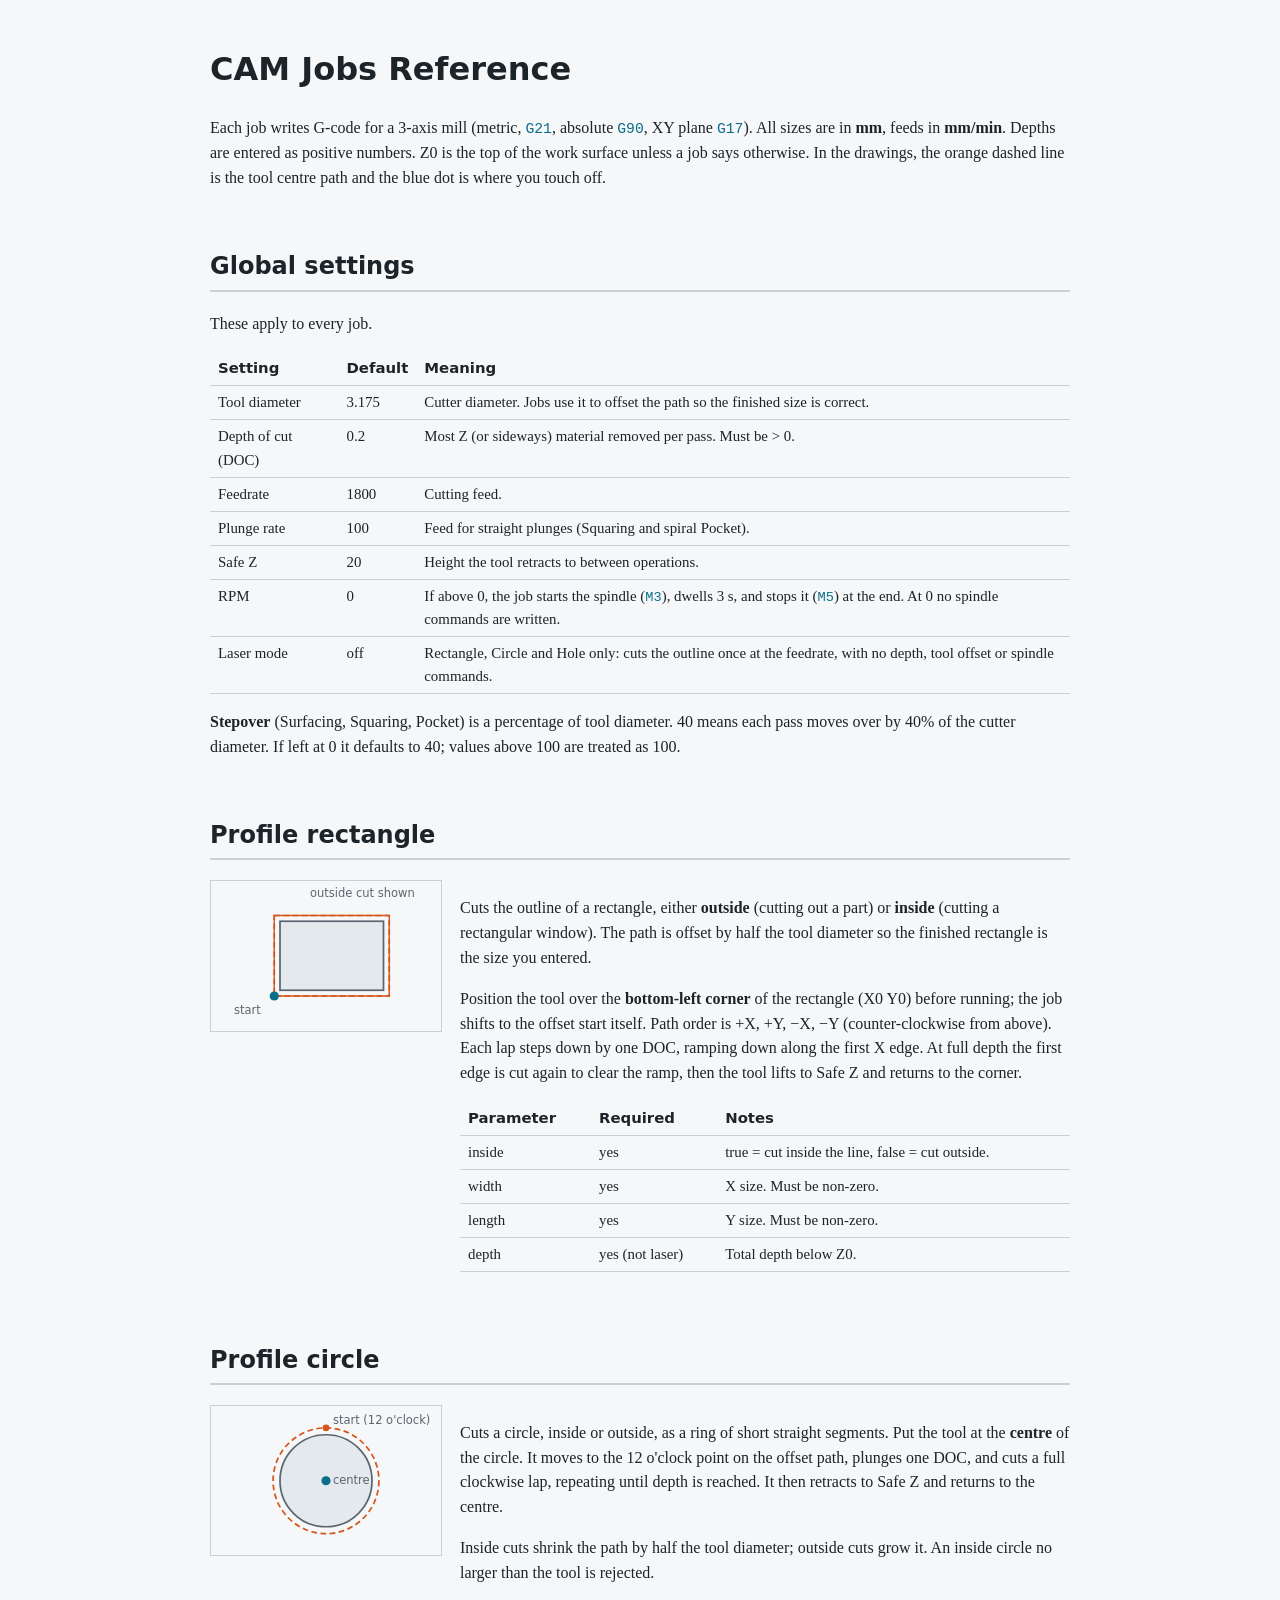
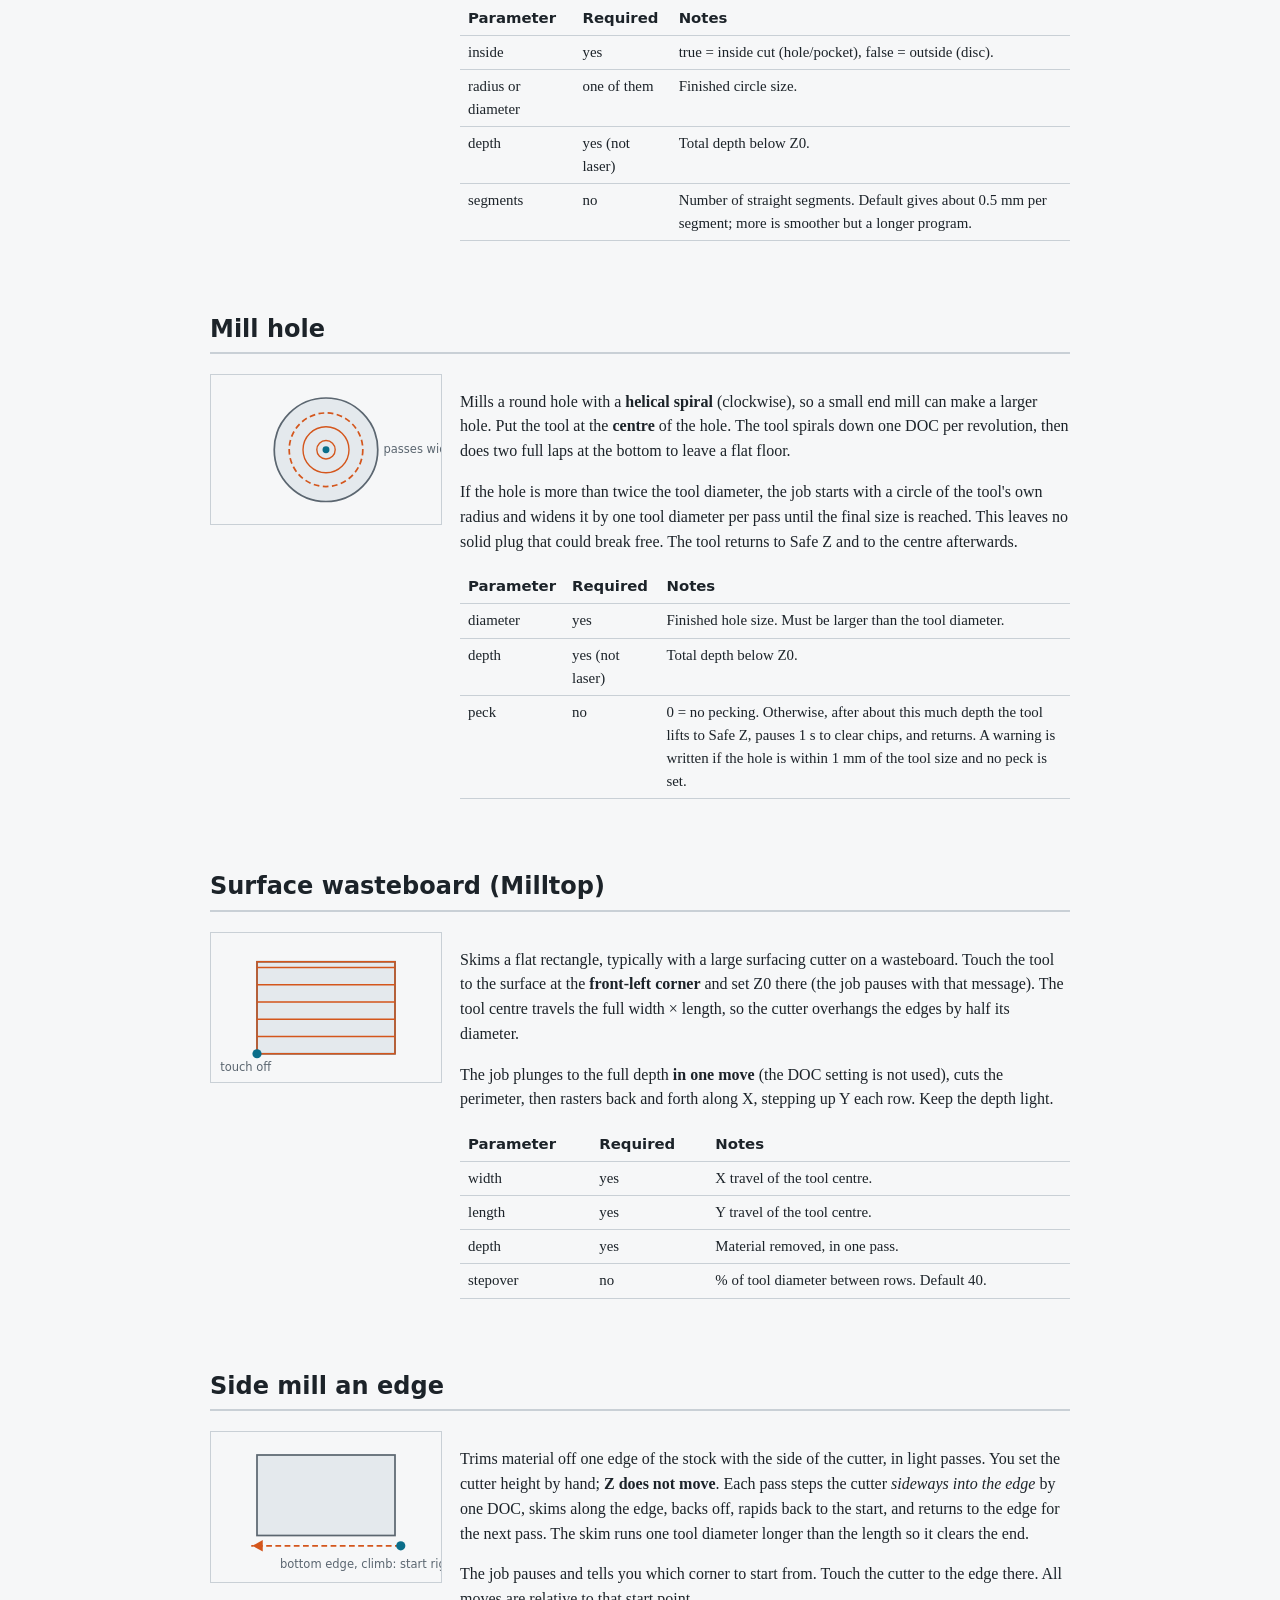
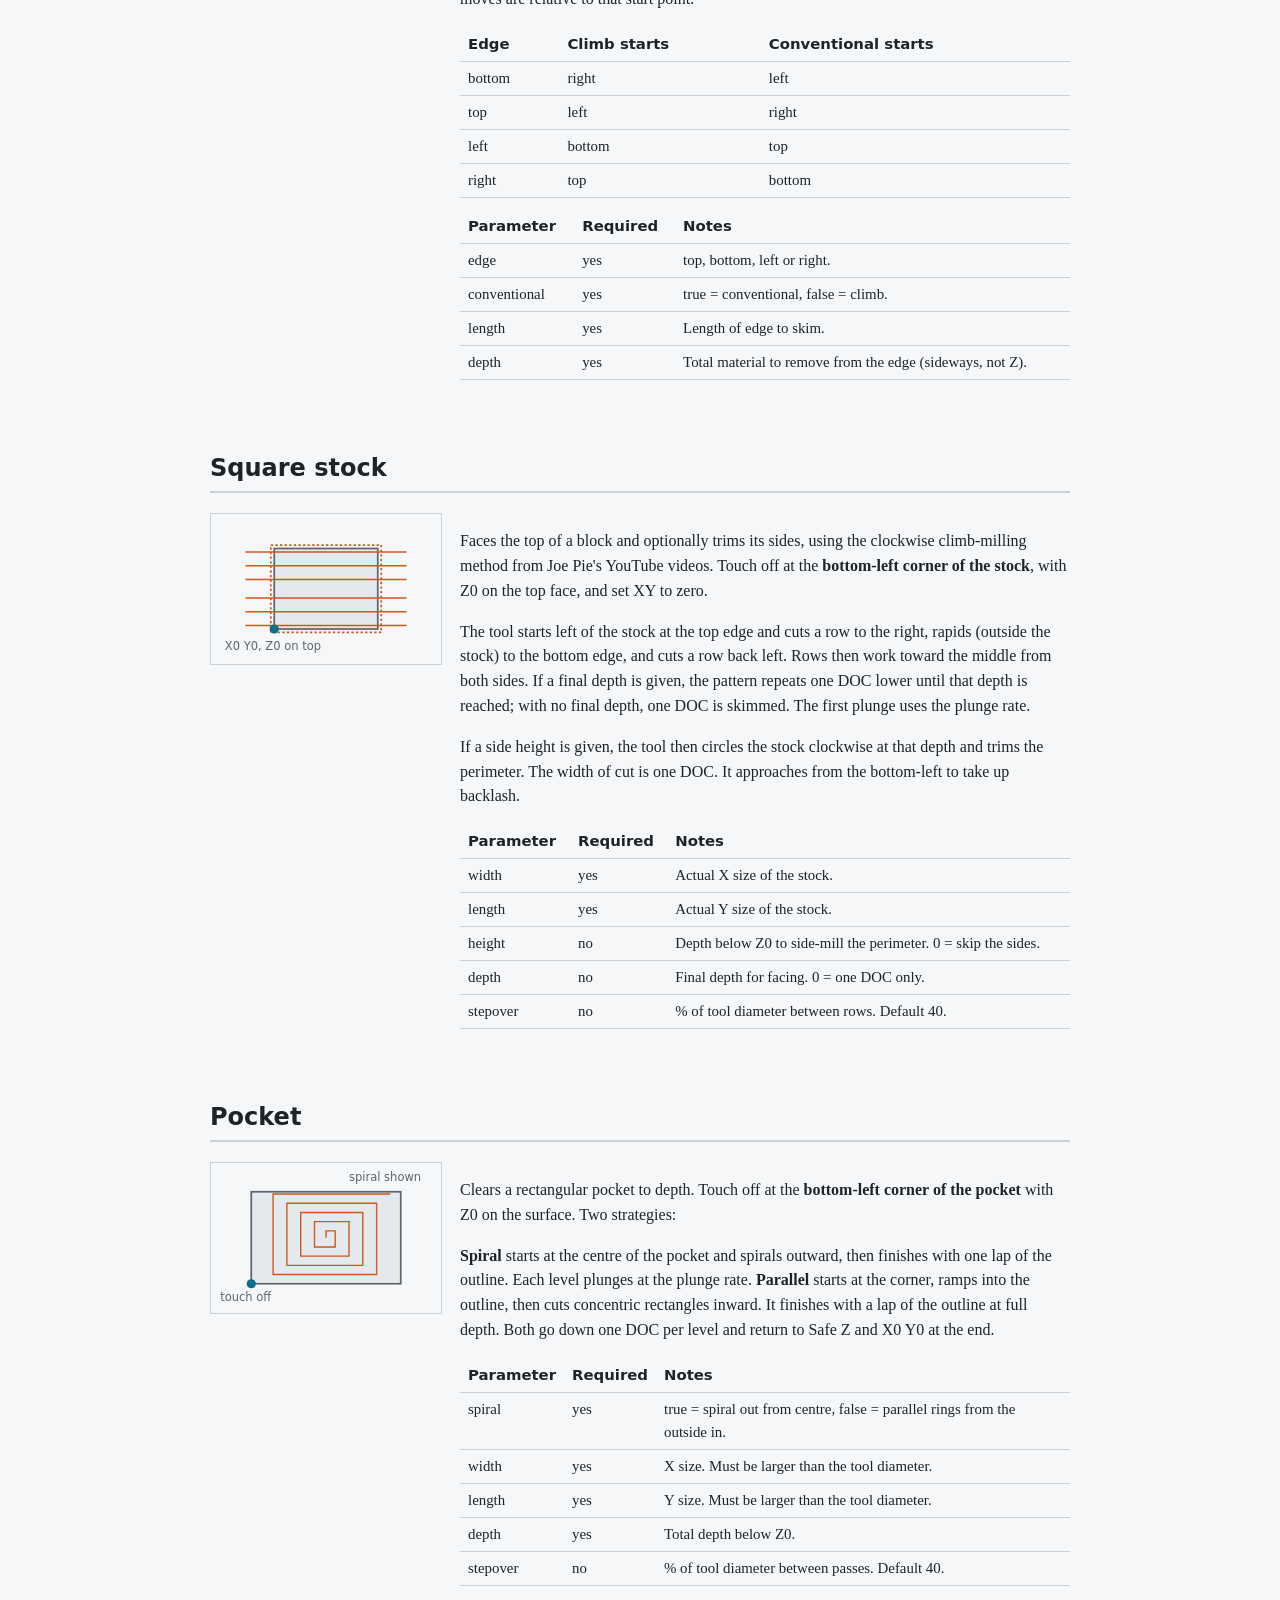
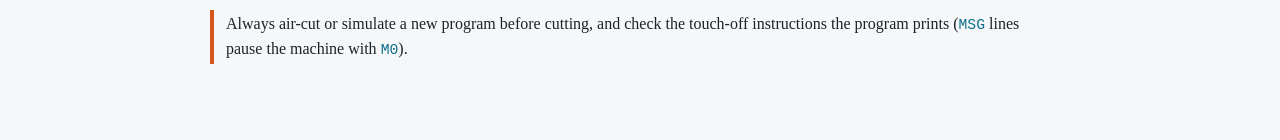
==== static/documentation.html @ 6fc5d7af "add documentation (courtesy of claude)" ====
<!DOCTYPE html>
<html lang="en"><head><meta charset="utf-8">
<meta name="viewport" content="width=device-width, initial-scale=1">
<title>CAM Jobs Reference</title>
<style>
:root{--bg:#f6f7f8;--fg:#1c2329;--mut:#5b6670;--line:#c9d0d6;--acc:#0b6e8a;--cut:#d4561c;--stock:#e4e9ed}
@media (prefers-color-scheme:dark){:root{--bg:#161b1f;--fg:#e4e9ed;--mut:#9aa6b0;--line:#38424a;--acc:#5cc3dd;--cut:#ff8a55;--stock:#252d33}}
body{margin:0;background:var(--bg);color:var(--fg);font:16px/1.55 Georgia,serif}
main{max-width:860px;margin:0 auto;padding:24px 16px 64px}
h1,h2,h3,th{font-family:system-ui,sans-serif}
h2{margin-top:2.4em;border-bottom:2px solid var(--line);padding-bottom:4px}
.job{display:grid;grid-template-columns:230px 1fr;gap:20px;align-items:start}
@media(max-width:640px){.job{grid-template-columns:1fr}}
svg{width:100%;height:auto;border:1px solid var(--line);background:var(--bg)}
.s{fill:var(--stock);stroke:var(--mut);stroke-width:1.5}
.p{fill:none;stroke:var(--cut);stroke-width:1.5;stroke-dasharray:5 3}
.r{fill:none;stroke:var(--cut);stroke-width:1.2}
.o{fill:var(--acc)}
text{font:10px system-ui,sans-serif;fill:var(--mut)}
table{border-collapse:collapse;width:100%;font-size:.93em;margin:12px 0}
th,td{border-bottom:1px solid var(--line);padding:5px 8px;text-align:left;vertical-align:top}
code{font-family:ui-monospace,Consolas,monospace;font-size:.92em;color:var(--acc)}
.note{border-left:4px solid var(--cut);padding:2px 12px;margin:12px 0}
</style></head><body><main>
<h1>CAM Jobs Reference</h1>
<p>Each job writes G-code for a 3-axis mill (metric, <code>G21</code>, absolute <code>G90</code>, XY plane <code>G17</code>). All sizes are in <strong>mm</strong>, feeds in <strong>mm/min</strong>. Depths are entered as positive numbers. Z0 is the top of the work surface unless a job says otherwise. In the drawings, the orange dashed line is the tool centre path and the blue dot is where you touch off.</p>

<h2>Global settings</h2>
<p>These apply to every job.</p>
<table>
<tr><th>Setting</th><th>Default</th><th>Meaning</th></tr>
<tr><td>Tool diameter</td><td>3.175</td><td>Cutter diameter. Jobs use it to offset the path so the finished size is correct.</td></tr>
<tr><td>Depth of cut (DOC)</td><td>0.2</td><td>Most Z (or sideways) material removed per pass. Must be &gt; 0.</td></tr>
<tr><td>Feedrate</td><td>1800</td><td>Cutting feed.</td></tr>
<tr><td>Plunge rate</td><td>100</td><td>Feed for straight plunges (Squaring and spiral Pocket).</td></tr>
<tr><td>Safe Z</td><td>20</td><td>Height the tool retracts to between operations.</td></tr>
<tr><td>RPM</td><td>0</td><td>If above 0, the job starts the spindle (<code>M3</code>), dwells 3 s, and stops it (<code>M5</code>) at the end. At 0 no spindle commands are written.</td></tr>
<tr><td>Laser mode</td><td>off</td><td>Rectangle, Circle and Hole only: cuts the outline once at the feedrate, with no depth, tool offset or spindle commands.</td></tr>
</table>
<p><strong>Stepover</strong> (Surfacing, Squaring, Pocket) is a percentage of tool diameter. 40 means each pass moves over by 40% of the cutter diameter. If left at 0 it defaults to 40; values above 100 are treated as 100.</p>

<h2>Profile rectangle</h2>
<div class="job"><svg viewBox="0 0 200 130">
<rect class="s" x="60" y="35" width="90" height="60"/><rect class="p" x="55" y="30" width="100" height="70"/>
<path class="r" d="M55 100 L155 100 L155 30 L55 30 Z" stroke-width="0"/><circle class="o" cx="55" cy="100" r="4"/>
<text x="20" y="116">start</text><text x="86" y="14">outside cut shown</text></svg>
<div><p>Cuts the outline of a rectangle, either <strong>outside</strong> (cutting out a part) or <strong>inside</strong> (cutting a rectangular window). The path is offset by half the tool diameter so the finished rectangle is the size you entered.</p>
<p>Position the tool over the <strong>bottom-left corner</strong> of the rectangle (X0 Y0) before running; the job shifts to the offset start itself. Path order is +X, +Y, −X, −Y (counter-clockwise from above). Each lap steps down by one DOC, ramping down along the first X edge. At full depth the first edge is cut again to clear the ramp, then the tool lifts to Safe Z and returns to the corner.</p>
<table><tr><th>Parameter</th><th>Required</th><th>Notes</th></tr>
<tr><td>inside</td><td>yes</td><td>true = cut inside the line, false = cut outside.</td></tr>
<tr><td>width</td><td>yes</td><td>X size. Must be non-zero.</td></tr>
<tr><td>length</td><td>yes</td><td>Y size. Must be non-zero.</td></tr>
<tr><td>depth</td><td>yes (not laser)</td><td>Total depth below Z0.</td></tr></table></div></div>

<h2>Profile circle</h2>
<div class="job"><svg viewBox="0 0 200 130">
<circle class="s" cx="100" cy="65" r="40"/><circle class="p" cx="100" cy="65" r="46"/>
<circle class="o" cx="100" cy="65" r="4"/><circle cx="100" cy="19" r="3" fill="var(--cut)"/>
<text x="106" y="16">start (12 o'clock)</text><text x="106" y="68">centre</text></svg>
<div><p>Cuts a circle, inside or outside, as a ring of short straight segments. Put the tool at the <strong>centre</strong> of the circle. It moves to the 12 o'clock point on the offset path, plunges one DOC, and cuts a full clockwise lap, repeating until depth is reached. It then retracts to Safe Z and returns to the centre.</p>
<p>Inside cuts shrink the path by half the tool diameter; outside cuts grow it. An inside circle no larger than the tool is rejected.</p>
<table><tr><th>Parameter</th><th>Required</th><th>Notes</th></tr>
<tr><td>inside</td><td>yes</td><td>true = inside cut (hole/pocket), false = outside (disc).</td></tr>
<tr><td>radius or diameter</td><td>one of them</td><td>Finished circle size.</td></tr>
<tr><td>depth</td><td>yes (not laser)</td><td>Total depth below Z0.</td></tr>
<tr><td>segments</td><td>no</td><td>Number of straight segments. Default gives about 0.5 mm per segment; more is smoother but a longer program.</td></tr></table></div></div>

<h2>Mill hole</h2>
<div class="job"><svg viewBox="0 0 200 130">
<circle class="s" cx="100" cy="65" r="45"/><circle class="r" cx="100" cy="65" r="8"/><circle class="r" cx="100" cy="65" r="20"/><circle class="p" cx="100" cy="65" r="32"/>
<circle class="o" cx="100" cy="65" r="3"/><text x="150" y="68">passes widen</text></svg>
<div><p>Mills a round hole with a <strong>helical spiral</strong> (clockwise), so a small end mill can make a larger hole. Put the tool at the <strong>centre</strong> of the hole. The tool spirals down one DOC per revolution, then does two full laps at the bottom to leave a flat floor.</p>
<p>If the hole is more than twice the tool diameter, the job starts with a circle of the tool's own radius and widens it by one tool diameter per pass until the final size is reached. This leaves no solid plug that could break free. The tool returns to Safe Z and to the centre afterwards.</p>
<table><tr><th>Parameter</th><th>Required</th><th>Notes</th></tr>
<tr><td>diameter</td><td>yes</td><td>Finished hole size. Must be larger than the tool diameter.</td></tr>
<tr><td>depth</td><td>yes (not laser)</td><td>Total depth below Z0.</td></tr>
<tr><td>peck</td><td>no</td><td>0 = no pecking. Otherwise, after about this much depth the tool lifts to Safe Z, pauses 1 s to clear chips, and returns. A warning is written if the hole is within 1 mm of the tool size and no peck is set.</td></tr></table></div></div>

<h2>Surface wasteboard (Milltop)</h2>
<div class="job"><svg viewBox="0 0 200 130">
<rect class="s" x="40" y="25" width="120" height="80"/>
<path class="r" d="M40 105 V25 H160 V105 H40 M40 90 H160 M40 75 H160 M40 60 H160 M40 45 H160 M40 30 H160" style="stroke-dasharray:none"/>
<circle class="o" cx="40" cy="105" r="4"/><text x="8" y="120">touch off</text></svg>
<div><p>Skims a flat rectangle, typically with a large surfacing cutter on a wasteboard. Touch the tool to the surface at the <strong>front-left corner</strong> and set Z0 there (the job pauses with that message). The tool centre travels the full width × length, so the cutter overhangs the edges by half its diameter.</p>
<p>The job plunges to the full depth <strong>in one move</strong> (the DOC setting is not used), cuts the perimeter, then rasters back and forth along X, stepping up Y each row. Keep the depth light.</p>
<table><tr><th>Parameter</th><th>Required</th><th>Notes</th></tr>
<tr><td>width</td><td>yes</td><td>X travel of the tool centre.</td></tr>
<tr><td>length</td><td>yes</td><td>Y travel of the tool centre.</td></tr>
<tr><td>depth</td><td>yes</td><td>Material removed, in one pass.</td></tr>
<tr><td>stepover</td><td>no</td><td>% of tool diameter between rows. Default 40.</td></tr></table></div></div>

<h2>Side mill an edge</h2>
<div class="job"><svg viewBox="0 0 200 130">
<rect class="s" x="40" y="20" width="120" height="70"/>
<path class="p" d="M165 99 H35"/><path d="M45 94 l-9 5 l9 5 z" fill="var(--cut)"/>
<circle class="o" cx="165" cy="99" r="4"/><text x="60" y="118">bottom edge, climb: start right</text></svg>
<div><p>Trims material off one edge of the stock with the side of the cutter, in light passes. You set the cutter height by hand; <strong>Z does not move</strong>. Each pass steps the cutter <em>sideways into the edge</em> by one DOC, skims along the edge, backs off, rapids back to the start, and returns to the edge for the next pass. The skim runs one tool diameter longer than the length so it clears the end.</p>
<p>The job pauses and tells you which corner to start from. Touch the cutter to the edge there. All moves are relative to that start point.</p>
<table><tr><th>Edge</th><th>Climb starts</th><th>Conventional starts</th></tr>
<tr><td>bottom</td><td>right</td><td>left</td></tr><tr><td>top</td><td>left</td><td>right</td></tr>
<tr><td>left</td><td>bottom</td><td>top</td></tr><tr><td>right</td><td>top</td><td>bottom</td></tr></table>
<table><tr><th>Parameter</th><th>Required</th><th>Notes</th></tr>
<tr><td>edge</td><td>yes</td><td>top, bottom, left or right.</td></tr>
<tr><td>conventional</td><td>yes</td><td>true = conventional, false = climb.</td></tr>
<tr><td>length</td><td>yes</td><td>Length of edge to skim.</td></tr>
<tr><td>depth</td><td>yes</td><td>Total material to remove from the edge (sideways, not Z).</td></tr></table></div></div>

<h2>Square stock</h2>
<div class="job"><svg viewBox="0 0 200 130">
<rect class="s" x="55" y="30" width="90" height="70"/>
<path class="r" d="M30 33 H170 M170 97 H30 M30 45 H170 M170 85 H30 M30 57 H170 M170 73 H30" style="stroke-dasharray:none"/>
<rect class="p" x="52" y="27" width="96" height="76" style="stroke-dasharray:2 2"/>
<circle class="o" cx="55" cy="100" r="4"/><text x="12" y="118">X0 Y0, Z0 on top</text></svg>
<div><p>Faces the top of a block and optionally trims its sides, using the clockwise climb-milling method from Joe Pie's YouTube videos. Touch off at the <strong>bottom-left corner of the stock</strong>, with Z0 on the top face, and set XY to zero.</p>
<p>The tool starts left of the stock at the top edge and cuts a row to the right, rapids (outside the stock) to the bottom edge, and cuts a row back left. Rows then work toward the middle from both sides. If a final depth is given, the pattern repeats one DOC lower until that depth is reached; with no final depth, one DOC is skimmed. The first plunge uses the plunge rate.</p>
<p>If a side height is given, the tool then circles the stock clockwise at that depth and trims the perimeter. The width of cut is one DOC. It approaches from the bottom-left to take up backlash.</p>
<table><tr><th>Parameter</th><th>Required</th><th>Notes</th></tr>
<tr><td>width</td><td>yes</td><td>Actual X size of the stock.</td></tr>
<tr><td>length</td><td>yes</td><td>Actual Y size of the stock.</td></tr>
<tr><td>height</td><td>no</td><td>Depth below Z0 to side-mill the perimeter. 0 = skip the sides.</td></tr>
<tr><td>depth</td><td>no</td><td>Final depth for facing. 0 = one DOC only.</td></tr>
<tr><td>stepover</td><td>no</td><td>% of tool diameter between rows. Default 40.</td></tr></table></div></div>

<h2>Pocket</h2>
<div class="job"><svg viewBox="0 0 200 130">
<rect class="s" x="35" y="25" width="130" height="80"/>
<path class="r" d="M100 65 v-6 h8 v14 h-18 v-22 h30 v30 h-42 v-38 h54 v46 h-66 v-54 h78 v62 h-90 v-70 h102" style="stroke-dasharray:none"/>
<circle class="o" cx="35" cy="105" r="4"/><text x="8" y="120">touch off</text><text x="120" y="16">spiral shown</text></svg>
<div><p>Clears a rectangular pocket to depth. Touch off at the <strong>bottom-left corner of the pocket</strong> with Z0 on the surface. Two strategies:</p>
<p><strong>Spiral</strong> starts at the centre of the pocket and spirals outward, then finishes with one lap of the outline. Each level plunges at the plunge rate. <strong>Parallel</strong> starts at the corner, ramps into the outline, then cuts concentric rectangles inward. It finishes with a lap of the outline at full depth. Both go down one DOC per level and return to Safe Z and X0 Y0 at the end.</p>
<table><tr><th>Parameter</th><th>Required</th><th>Notes</th></tr>
<tr><td>spiral</td><td>yes</td><td>true = spiral out from centre, false = parallel rings from the outside in.</td></tr>
<tr><td>width</td><td>yes</td><td>X size. Must be larger than the tool diameter.</td></tr>
<tr><td>length</td><td>yes</td><td>Y size. Must be larger than the tool diameter.</td></tr>
<tr><td>depth</td><td>yes</td><td>Total depth below Z0.</td></tr>
<tr><td>stepover</td><td>no</td><td>% of tool diameter between passes. Default 40.</td></tr></table></div></div>
<div class="note">Always air-cut or simulate a new program before cutting, and check the touch-off instructions the program prints (<code>MSG</code> lines pause the machine with <code>M0</code>).</div>
</main></body></html>
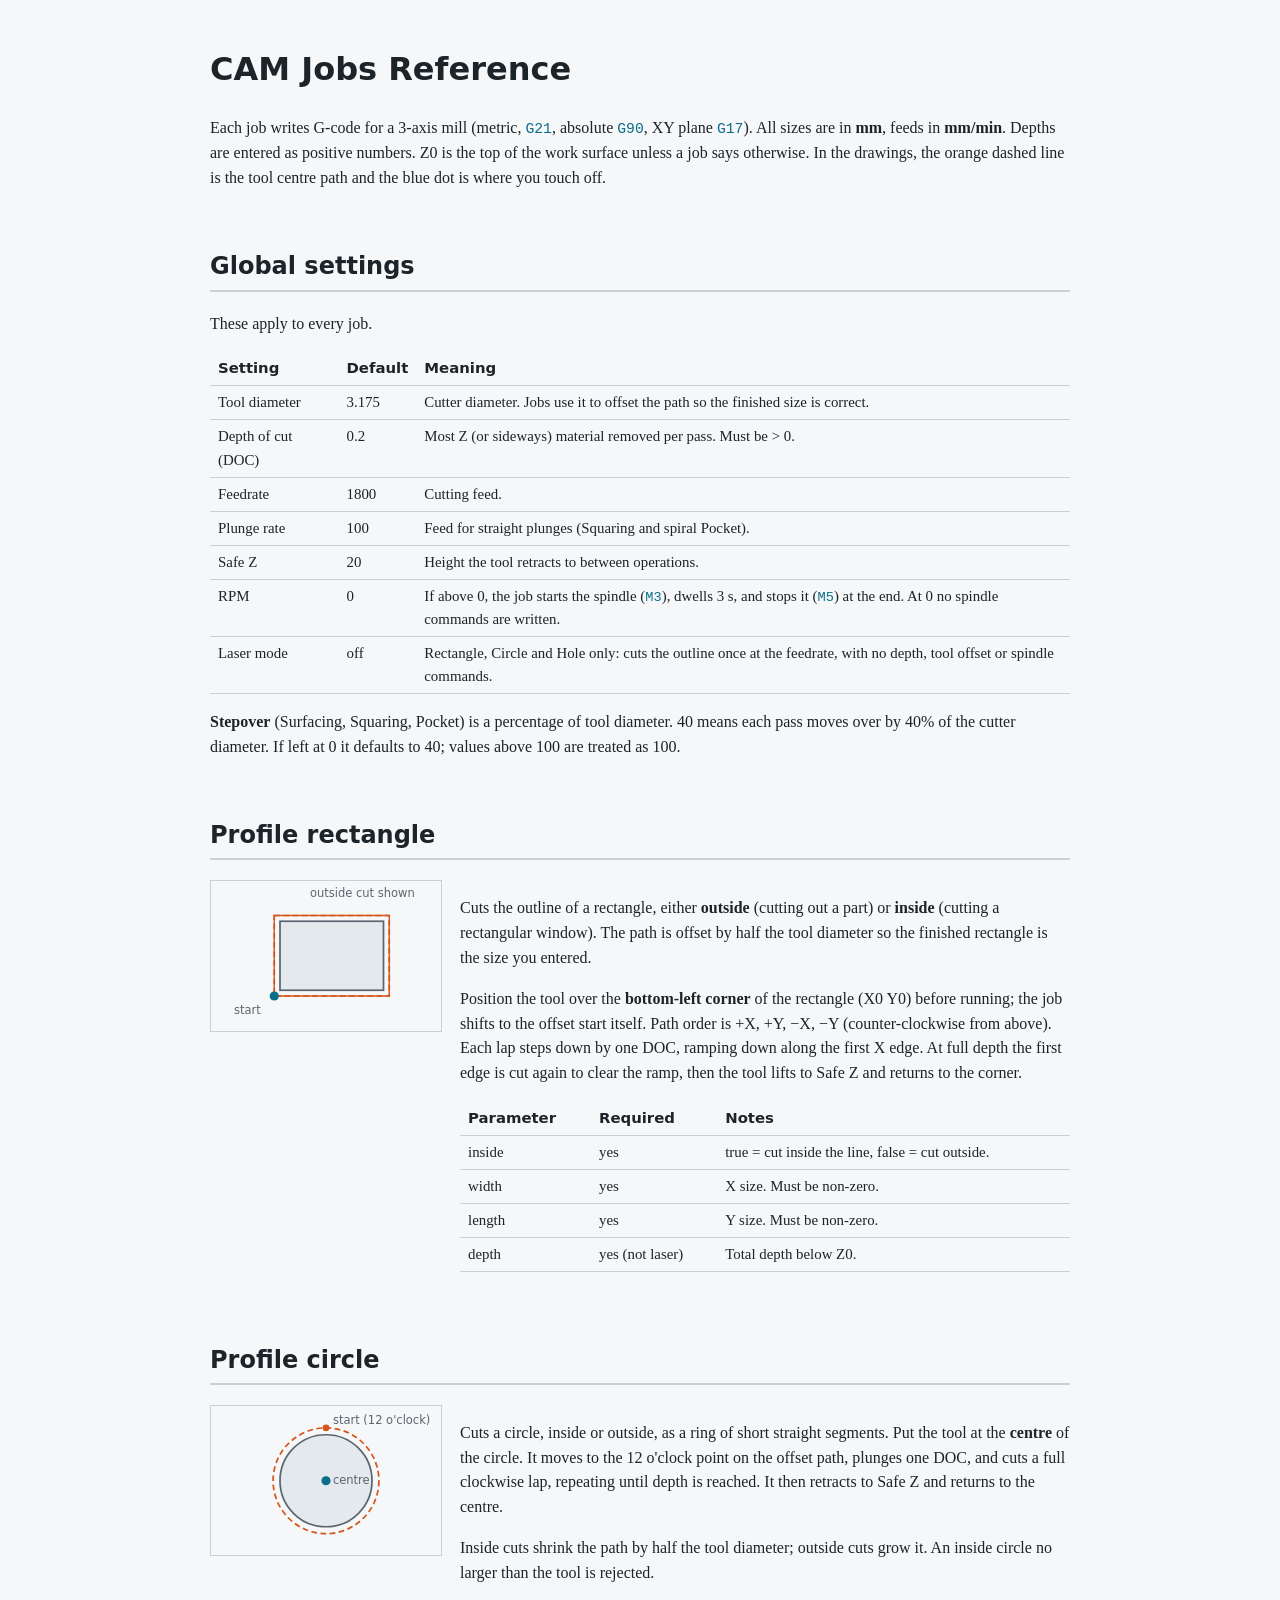
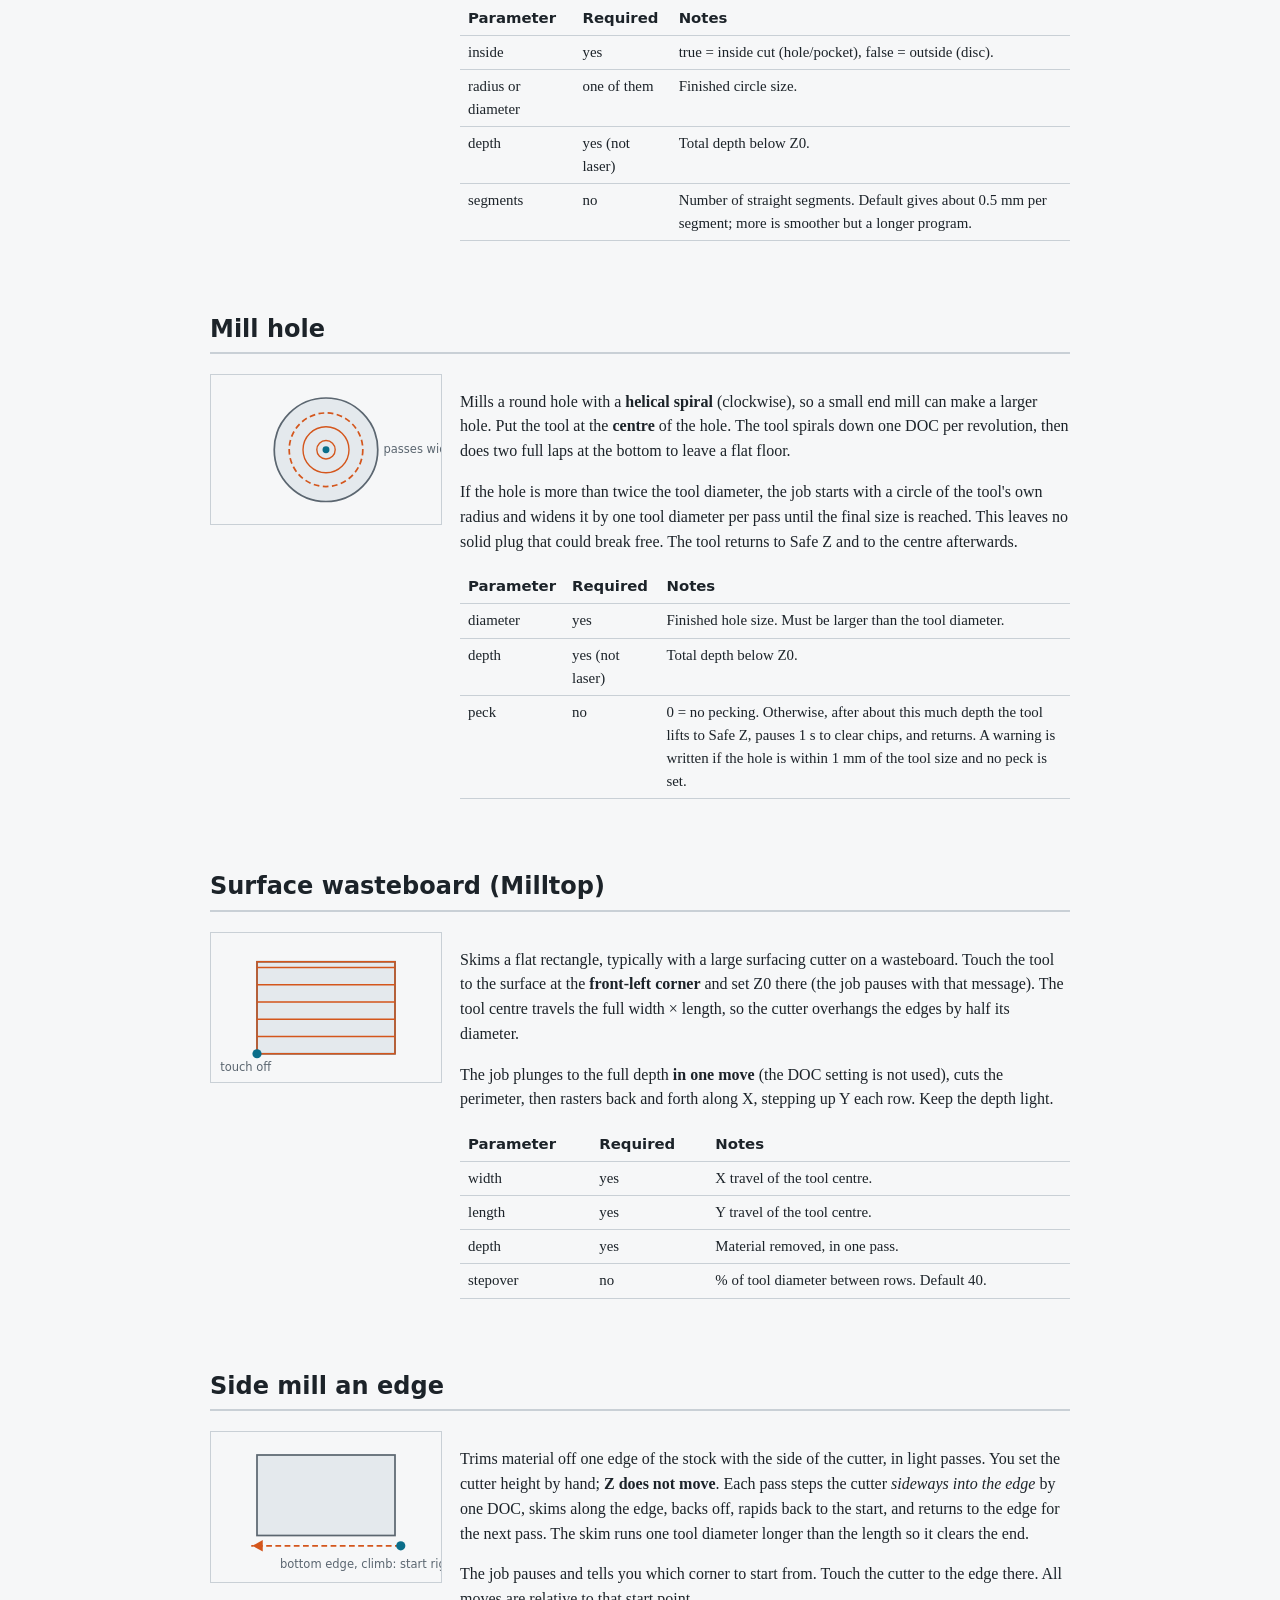
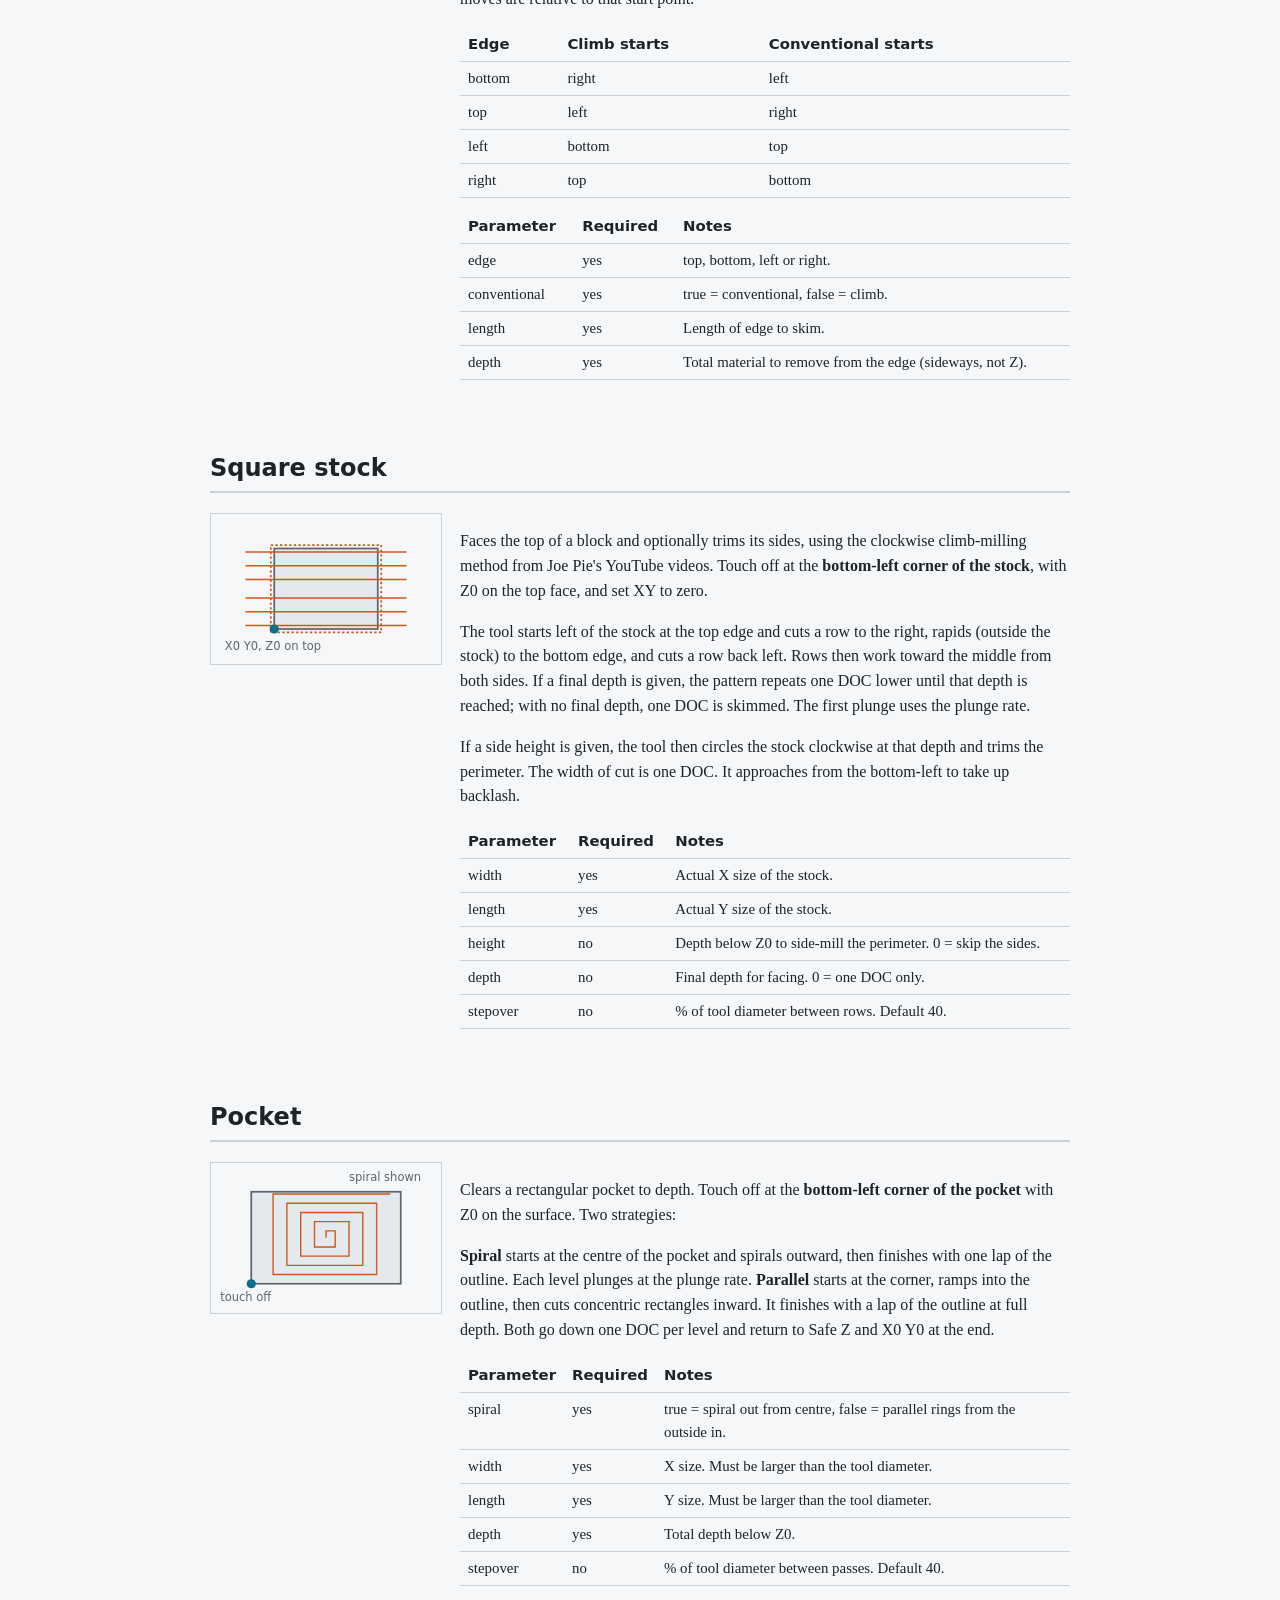
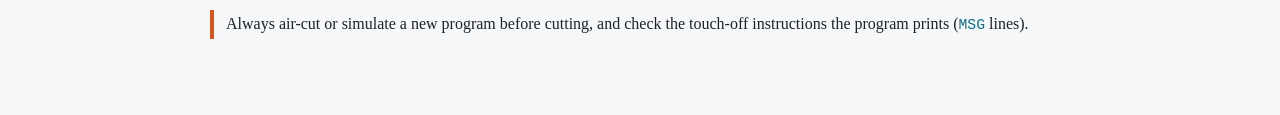
==== commit 109a5f32: "update docs" ====
--- a/static/documentation.html
+++ b/static/documentation.html
@@ -134,5 +134,5 @@
 <tr><td>length</td><td>yes</td><td>Y size. Must be larger than the tool diameter.</td></tr>
 <tr><td>depth</td><td>yes</td><td>Total depth below Z0.</td></tr>
 <tr><td>stepover</td><td>no</td><td>% of tool diameter between passes. Default 40.</td></tr></table></div></div>
-<div class="note">Always air-cut or simulate a new program before cutting, and check the touch-off instructions the program prints (<code>MSG</code> lines pause the machine with <code>M0</code>).</div>
+<div class="note">Always air-cut or simulate a new program before cutting, and check the touch-off instructions the program prints (<code>MSG</code> lines).</div>
 </main></body></html>
